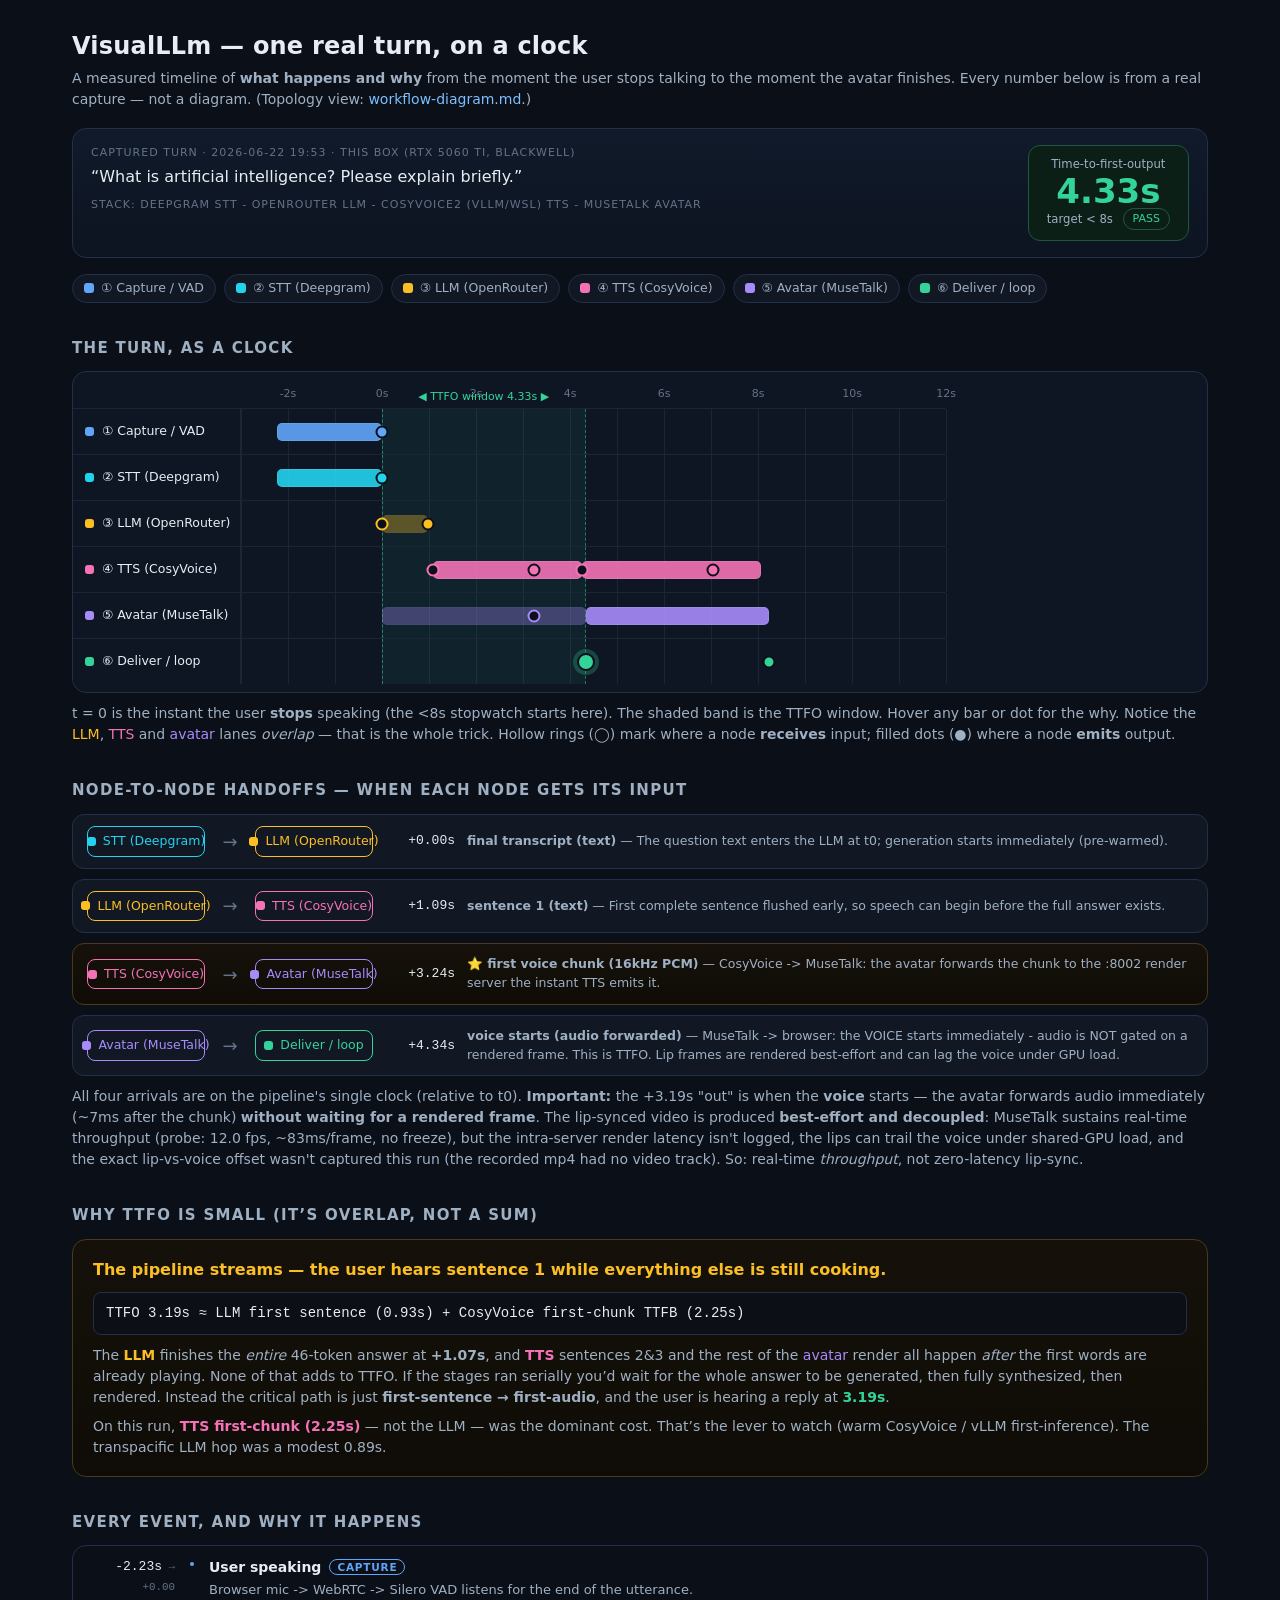
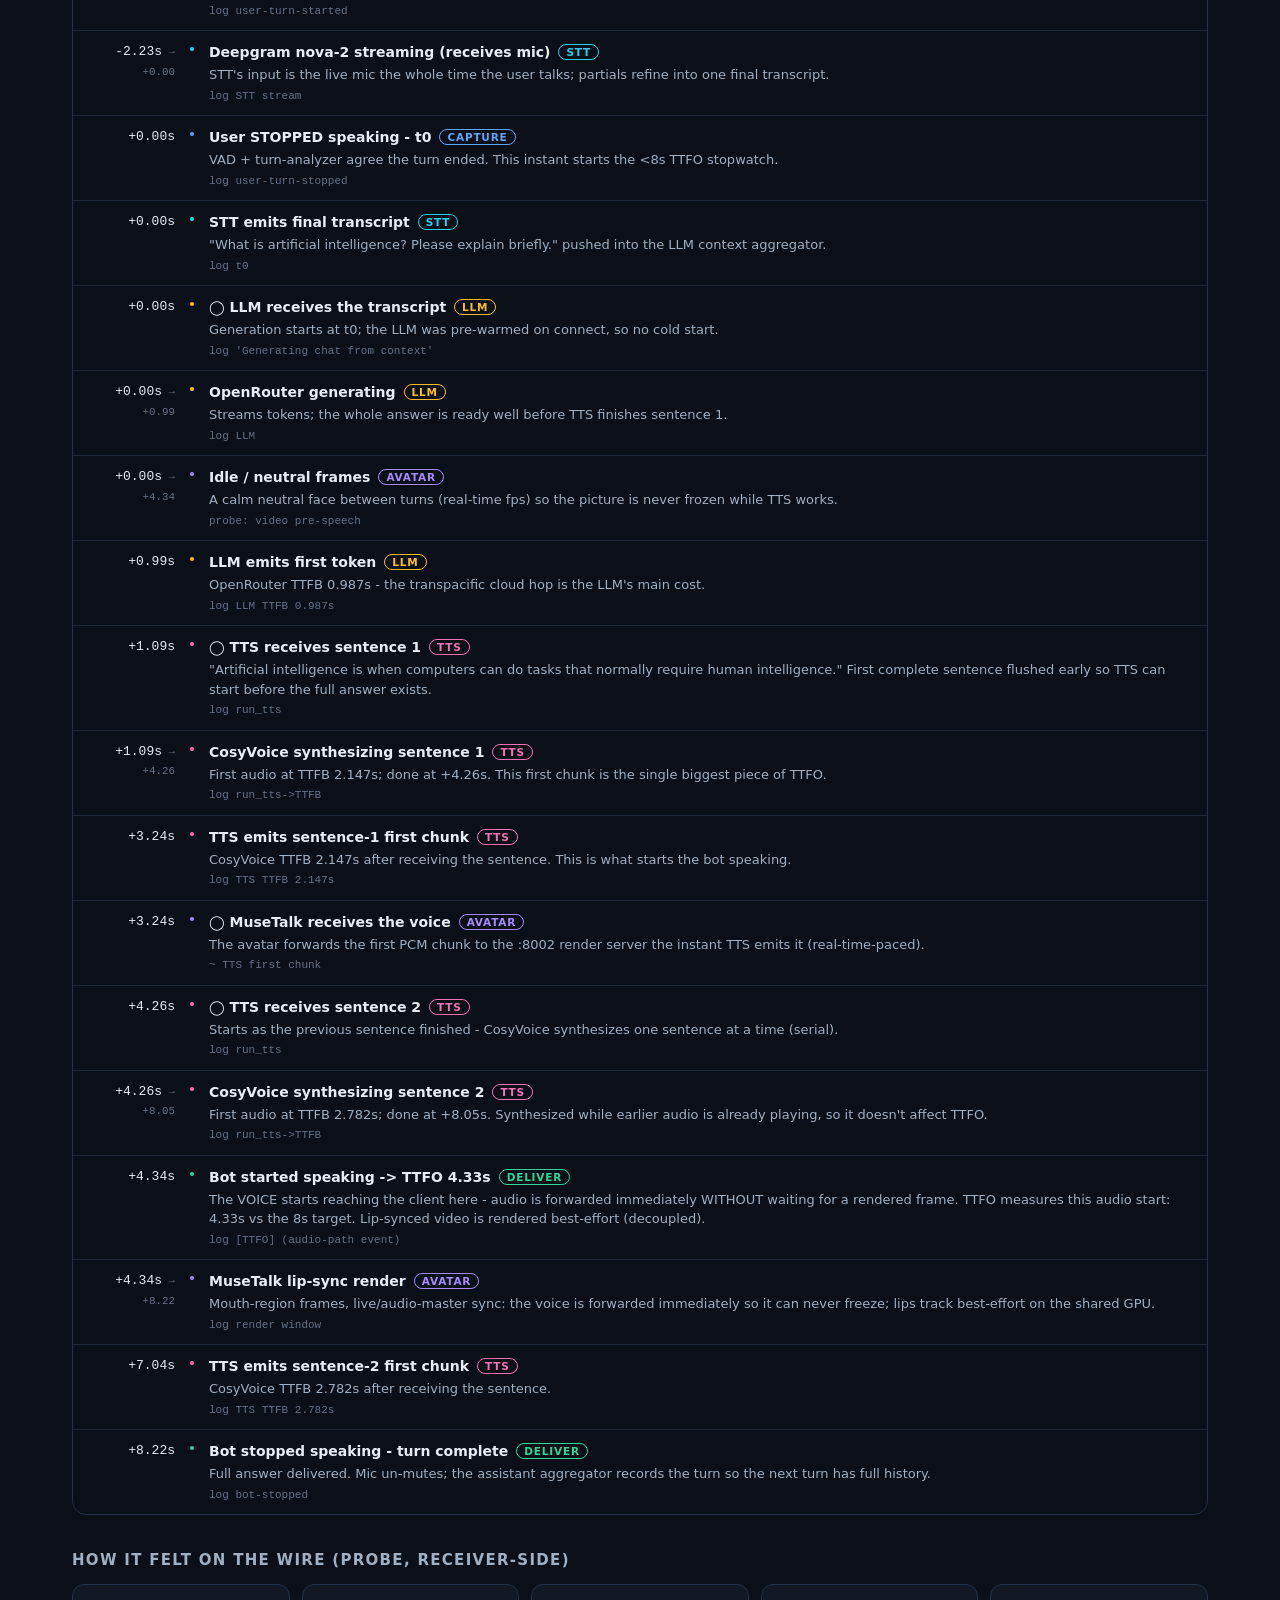
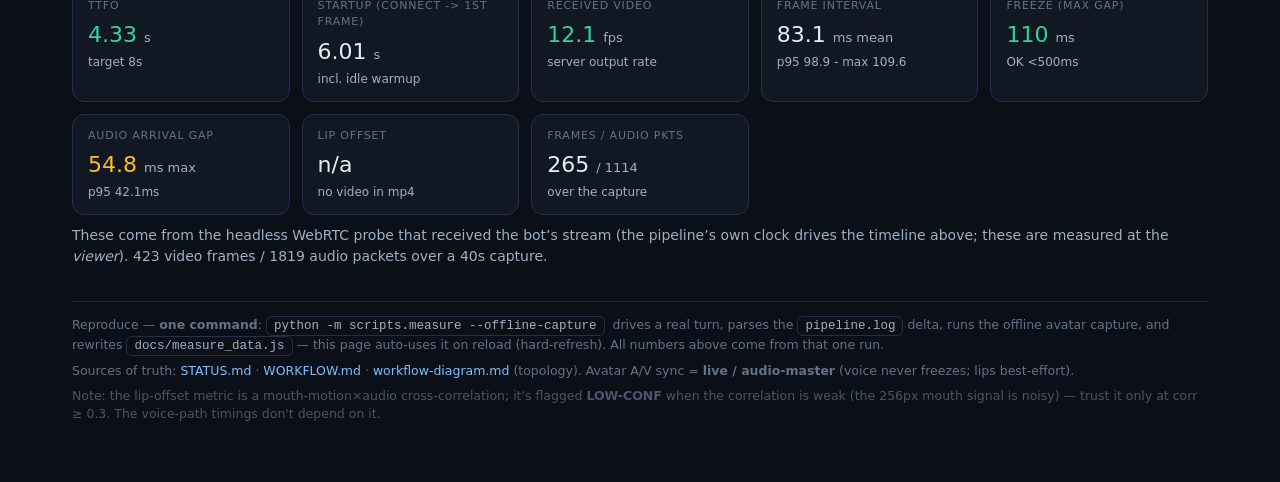
==== docs/workflow-timeline.html @ bc4a2627 "Baseline: steady-mode A/V sync (synced start) with the voice-screech fixed Steady (video-master, syn" ====
<!doctype html>
<html lang="en">
<head>
<meta charset="utf-8" />
<meta name="viewport" content="width=device-width, initial-scale=1" />
<title>VisualLLm — Real Turn Timeline (what happened &amp; why)</title>
<style>
  :root{
    --bg:#0b0f17; --panel:#111824; --panel2:#0e1623; --ink:#e8edf4; --mut:#9fb0c3; --dim:#647288;
    --grid:#1c2533; --line:#22304a;
    --capture:#60a5fa; --stt:#22d3ee; --llm:#fbbf24; --tts:#f472b6; --avatar:#a78bfa; --deliver:#34d399;
    --ok:#34d399; --warn:#fbbf24; --bad:#f87171;
  }
  *{box-sizing:border-box}
  html,body{margin:0;background:var(--bg);color:var(--ink);
    font:14px/1.5 ui-sans-serif,system-ui,"Segoe UI",Roboto,Helvetica,Arial}
  a{color:#7cc0ff;text-decoration:none} a:hover{text-decoration:underline}
  .wrap{max-width:1180px;margin:0 auto;padding:28px 22px 60px}
  h1{font-size:24px;margin:0 0 4px;letter-spacing:.2px}
  h2{font-size:15px;text-transform:uppercase;letter-spacing:1.3px;color:var(--mut);
     margin:34px 0 12px;font-weight:600}
  .sub{color:var(--mut);margin:0 0 18px}
  .mono{font-family:ui-monospace,"Cascadia Code",Consolas,monospace}

  /* ---- run banner ---- */
  .banner{display:flex;flex-wrap:wrap;gap:14px;align-items:stretch;
    background:linear-gradient(180deg,#101a2a,#0d1421);border:1px solid var(--line);
    border-radius:14px;padding:16px 18px;margin-bottom:6px}
  .banner .q{flex:1 1 320px}
  .banner .q .lbl{color:var(--dim);font-size:11px;text-transform:uppercase;letter-spacing:1px}
  .banner .q .qt{font-size:16px;margin-top:3px}
  .ttfo{display:flex;flex-direction:column;justify-content:center;align-items:center;
    min-width:150px;background:#0c1f17;border:1px solid #1f5740;border-radius:12px;padding:10px 18px}
  .ttfo b{font-size:34px;color:var(--ok);line-height:1}
  .ttfo small{color:var(--mut)}
  .pill{display:inline-block;font-size:11px;padding:2px 9px;border-radius:999px;
    background:#0c1f17;color:var(--ok);border:1px solid #1f5740;margin-left:6px;vertical-align:middle}

  /* ---- legend ---- */
  .legend{display:flex;flex-wrap:wrap;gap:8px;margin:16px 0 6px}
  .lg{display:inline-flex;align-items:center;gap:7px;font-size:12.5px;color:var(--mut);
    background:var(--panel);border:1px solid var(--line);padding:4px 11px;border-radius:999px;
    cursor:pointer;user-select:none}
  .lg .dot{width:10px;height:10px;border-radius:3px}
  .lg.off{opacity:.32}

  /* ---- swimlane chart ---- */
  .chart{background:var(--panel2);border:1px solid var(--line);border-radius:14px;
    padding:14px 8px 8px 0;overflow-x:auto}
  .chart-inner{position:relative}
  .axis{position:relative;height:22px;margin-left:var(--lblw)}
  .tick{position:absolute;top:0;color:var(--dim);font-size:11px;transform:translateX(-50%)}
  .lane{position:relative;height:var(--laneh);border-top:1px solid var(--grid)}
  .lane .lname{position:absolute;left:0;top:0;width:var(--lblw);height:100%;
    display:flex;align-items:center;gap:8px;padding-left:12px;font-size:12.5px;color:var(--ink);
    border-right:1px solid var(--grid);background:var(--panel2);z-index:3}
  .lane .lname .dot{width:9px;height:9px;border-radius:3px;flex:none}
  .track{position:absolute;left:var(--lblw);right:0;top:0;height:100%}
  .gl{position:absolute;top:0;bottom:0;width:1px;background:var(--grid)}
  .ttfo-band{position:absolute;top:0;bottom:0;background:rgba(52,211,153,.07);
    border-left:1px dashed rgba(52,211,153,.5);border-right:1px dashed rgba(52,211,153,.5);z-index:0}
  .ttfo-band .cap{position:absolute;top:-20px;left:50%;transform:translateX(-50%);
    color:var(--ok);font-size:11px;white-space:nowrap}

  /* bars + markers sit in the lane track */
  .bar{position:absolute;height:18px;top:50%;transform:translateY(-50%);border-radius:5px;
    opacity:.9;cursor:pointer;border:1px solid rgba(255,255,255,.12)}
  .mk{position:absolute;top:50%;width:13px;height:13px;border-radius:50%;
    transform:translate(-50%,-50%);cursor:pointer;border:2px solid #0b0f17;z-index:2}
  .mk.big{width:18px;height:18px;box-shadow:0 0 0 4px rgba(52,211,153,.25)}
  .mk.recv{background:var(--bg)!important}            /* hollow ring = node RECEIVES input */
  .mk.recv::after{content:"";position:absolute;inset:3px;border-radius:50%;background:inherit;opacity:0}
  .bar:hover,.mk:hover{filter:brightness(1.25)}
  .hl{outline:2px solid #fff;outline-offset:1px;filter:brightness(1.3)}

  /* tooltip */
  #tip{position:fixed;z-index:20;max-width:320px;background:#0a1018;border:1px solid var(--line);
    border-radius:10px;padding:10px 12px;pointer-events:none;opacity:0;transition:opacity .08s;
    box-shadow:0 10px 30px rgba(0,0,0,.5)}
  #tip .tt{font-weight:600;margin-bottom:3px}
  #tip .tm{color:var(--dim);font-size:11px;margin-bottom:5px}
  #tip .tw{color:var(--mut);font-size:12.5px}

  /* ---- handoffs ---- */
  .handoffs{display:grid;gap:10px}
  .ho{display:grid;grid-template-columns:118px 26px 118px 70px 1fr;gap:12px;align-items:center;
    background:var(--panel);border:1px solid var(--line);border-radius:12px;padding:11px 14px}
  .ho.star{border-color:#4a3a17;background:linear-gradient(180deg,#16110a,#0f0c07)}
  .ho .chip{display:inline-flex;align-items:center;gap:7px;justify-content:center;font-size:12.5px;
    padding:5px 8px;border-radius:8px;border:1px solid currentColor;white-space:nowrap}
  .ho .chip .dot{width:9px;height:9px;border-radius:3px;flex:none}
  .ho .arr{color:var(--dim);text-align:center;font-size:18px}
  .ho .at{font-family:ui-monospace,Consolas,monospace;color:var(--ink);font-size:13px;text-align:right}
  .ho .nt{color:var(--mut);font-size:12.5px}
  .ho .star-b{color:var(--llm);font-weight:600}

  /* ---- event list ---- */
  .events{border:1px solid var(--line);border-radius:14px;overflow:hidden}
  .ev{display:grid;grid-template-columns:86px 10px 1fr;gap:12px;padding:11px 16px;
    border-top:1px solid var(--grid);cursor:pointer}
  .ev:first-child{border-top:none}
  .ev:hover,.ev.hl{background:#0f1825}
  .ev .t{font-family:ui-monospace,Consolas,monospace;color:var(--ink);text-align:right;font-size:13px}
  .ev .t small{color:var(--dim)}
  .ev .rail{position:relative}
  .ev .rail::before{content:"";position:absolute;left:3px;top:5px;width:4px;height:4px;border-radius:50%;background:currentColor}
  .ev .what{font-weight:600}
  .ev .what .stag{font-size:10.5px;text-transform:uppercase;letter-spacing:.8px;
    padding:1px 7px;border-radius:999px;margin-left:8px;vertical-align:middle;border:1px solid currentColor}
  .ev .why{color:var(--mut);font-size:13px;margin-top:2px}
  .ev .src{color:var(--dim);font-size:11px;margin-top:3px}

  /* ---- metrics ---- */
  .grid3{display:grid;grid-template-columns:repeat(auto-fit,minmax(180px,1fr));gap:12px}
  .card{background:var(--panel);border:1px solid var(--line);border-radius:12px;padding:13px 15px}
  .card .k{color:var(--dim);font-size:11px;text-transform:uppercase;letter-spacing:.8px}
  .card .v{font-size:22px;margin:4px 0 2px}
  .card .n{color:var(--mut);font-size:12px}
  .card .v .u{font-size:13px;color:var(--mut)}
  .tag-ok{color:var(--ok)} .tag-warn{color:var(--warn)} .tag-bad{color:var(--bad)}

  /* ---- why callout ---- */
  .callout{background:linear-gradient(180deg,#15110a,#0f0c07);border:1px solid #4a3a17;
    border-radius:14px;padding:18px 20px}
  .callout h3{margin:0 0 8px;color:var(--llm);font-size:16px}
  .eqn{font-family:ui-monospace,Consolas,monospace;font-size:14px;background:#0c0f15;
    border:1px solid var(--line);border-radius:8px;padding:10px 12px;margin:10px 0;color:var(--ink)}
  .callout p{color:var(--mut);margin:8px 0 0}
  .callout b.g{color:var(--ok)} .callout b.p{color:var(--tts)} .callout b.a{color:var(--llm)}

  footer{margin-top:34px;color:var(--dim);font-size:12.5px;border-top:1px solid var(--grid);padding-top:14px}
  footer code{background:#0c0f15;border:1px solid var(--line);border-radius:6px;padding:2px 7px;color:var(--mut)}
</style>
</head>
<body>
<div class="wrap">

  <h1>VisualLLm — one real turn, on a clock</h1>
  <p class="sub">A measured timeline of <b>what happens and why</b> from the moment the user stops
  talking to the moment the avatar finishes. Every number below is from a real capture — not a
  diagram. (Topology view: <a href="./workflow-diagram.md">workflow-diagram.md</a>.)</p>

  <div class="banner">
    <div class="q">
      <div class="lbl" id="m-when">Captured turn · 2026-06-22 12:14 · this box (RTX 5060 Ti, Blackwell)</div>
      <div class="qt" id="m-q">“What is artificial intelligence? Please explain briefly.”</div>
      <div class="lbl" id="m-stack" style="margin-top:8px">Stack: Deepgram STT · OpenRouter LLM · CosyVoice2 (vLLM/WSL) TTS · MuseTalk avatar · 12&nbsp;fps</div>
    </div>
    <div class="ttfo">
      <small>Time&#8209;to&#8209;first&#8209;output</small>
      <b id="m-ttfo">3.19s</b>
      <small>target &lt; 8s <span class="pill" id="m-pass">PASS</span></small>
    </div>
  </div>

  <div class="legend" id="legend"></div>

  <h2>The turn, as a clock</h2>
  <div class="chart">
    <div class="chart-inner" id="chart"></div>
  </div>
  <p class="sub" style="margin-top:10px">t = 0 is the instant the user <b>stops</b> speaking (the
  &lt;8s stopwatch starts here). The shaded band is the TTFO window. Hover any bar or dot for the
  why. Notice the <span style="color:var(--llm)">LLM</span>,
  <span style="color:var(--tts)">TTS</span> and <span style="color:var(--avatar)">avatar</span>
  lanes <i>overlap</i> — that is the whole trick. Hollow rings (◯) mark where a node
  <b>receives</b> input; filled dots (●) where a node <b>emits</b> output.</p>

  <h2>Node-to-node handoffs — when each node gets its input</h2>
  <div class="handoffs" id="handoffs"></div>
  <p class="sub" style="margin-top:10px">All four arrivals are on the pipeline's single clock
  (relative to t0). <b>Important:</b> the +3.19s "out" is when the <b>voice</b> starts — the avatar
  forwards audio immediately (~7ms after the chunk) <b>without waiting for a rendered frame</b>. The
  lip-synced video is produced <b>best-effort and decoupled</b>: MuseTalk sustains real-time
  throughput (probe: 12.0&nbsp;fps, ~83ms/frame, no freeze), but the intra-server render latency
  isn't logged, the lips can trail the voice under shared-GPU load, and the exact lip-vs-voice offset
  wasn't captured this run (the recorded mp4 had no video track). So: real-time <i>throughput</i>,
  not zero-latency lip-sync.</p>

  <h2>Why TTFO is small (it’s overlap, not a sum)</h2>
  <div class="callout">
    <h3>The pipeline streams — the user hears sentence 1 while everything else is still cooking.</h3>
    <div class="eqn">
      TTFO 3.19s  ≈  LLM first sentence (0.93s)  +  CosyVoice first&#8209;chunk TTFB (2.25s)
    </div>
    <p>The <b class="a">LLM</b> finishes the <i>entire</i> 46-token answer at <b>+1.07s</b>, and
    <b class="p">TTS</b> sentences 2&amp;3 and the rest of the <span style="color:var(--avatar)">avatar</span>
    render all happen <i>after</i> the first words are already playing. None of that adds to TTFO.
    If the stages ran serially you’d wait for the whole answer to be generated, then fully
    synthesized, then rendered. Instead the critical path is just <b>first-sentence&nbsp;→&nbsp;first-audio</b>,
    and the user is hearing a reply at <b class="g">3.19s</b>.</p>
    <p>On this run, <b class="p">TTS first-chunk (2.25s)</b> — not the LLM — was the dominant cost.
    That’s the lever to watch (warm CosyVoice / vLLM first-inference). The transpacific LLM hop was
    a modest 0.89s.</p>
  </div>

  <h2>Every event, and why it happens</h2>
  <div class="events" id="events"></div>

  <h2>How it felt on the wire (probe, receiver-side)</h2>
  <div class="grid3" id="metrics"></div>
  <p class="sub" style="margin-top:10px">These come from the headless WebRTC probe that received the
  bot’s stream (the pipeline’s own clock drives the timeline above; these are measured at the
  <i>viewer</i>). 423 video frames / 1819 audio packets over a 40s capture.</p>

  <footer>
    <div>Reproduce — <b>one command</b>: <code>python -m scripts.measure --offline-capture</code>
    &nbsp;drives a real turn, parses the <code>pipeline.log</code> delta, runs the offline avatar
    capture, and rewrites <code>docs/measure_data.js</code> — this page auto-uses it on reload
    (hard-refresh). All numbers above come from that one run.</div>
    <div style="margin-top:6px">Sources of truth: <a href="../STATUS.md">STATUS.md</a> ·
    <a href="../WORKFLOW.md">WORKFLOW.md</a> · <a href="./workflow-diagram.md">workflow-diagram.md</a>
    (topology). Avatar A/V sync = <b>live / audio-master</b> (voice never freezes; lips best-effort).</div>
    <div style="margin-top:6px;color:#4a5668">Note: the lip-offset metric is a mouth-motion×audio
    cross-correlation; it's flagged <b>LOW-CONF</b> when the correlation is weak (the 256px mouth
    signal is noisy) — trust it only at corr ≥ 0.3. The voice-path timings don't depend on it.</div>
  </footer>
</div>

<div id="tip"><div class="tt"></div><div class="tm"></div><div class="tw"></div></div>

<!-- Optional: written by `python -m scripts.measure`. If present, its window.MEASURE
     (a fresh real capture) overrides the embedded defaults below. Absent = use defaults. -->
<script src="./measure_data.js" onerror="void 0"></script>
<script>
const STAGES = {
  capture:{name:"① Capture / VAD", c:getCssVar('--capture')},
  stt:    {name:"② STT (Deepgram)", c:getCssVar('--stt')},
  llm:    {name:"③ LLM (OpenRouter)", c:getCssVar('--llm')},
  tts:    {name:"④ TTS (CosyVoice)", c:getCssVar('--tts')},
  avatar: {name:"⑤ Avatar (MuseTalk)", c:getCssVar('--avatar')},
  deliver:{name:"⑥ Deliver / loop", c:getCssVar('--deliver')},
};
function getCssVar(v){return getComputedStyle(document.documentElement).getPropertyValue(v).trim();}

// Every event is REAL (offset in s from t0 = user-stopped-speaking @ 12:14:33.900).
// bar = has end; mk = point. why = the reason it happens. src = log/probe line.
// kind: "span" (a bar with end), "emit" (● node produced output), "recv" (◯ node got input),
// "turn" (turn boundary). `from` names the node that fed a recv event.
const EV_DEFAULT = [
  {stage:"capture", t:-2.18, end:0, kind:"span", label:"User speaking",
   why:"Browser mic → WebRTC → Silero VAD listens for the end of the utterance. (The probe played q_ai.wav as the mic.)",
   src:"log 12:14:31.721 user-turn-started"},
  {stage:"stt", t:-2.18, end:0, kind:"span", label:"Deepgram nova-2 streaming (receives mic)",
   why:"STT's input is the live mic: audio streams to Deepgram over a websocket the whole time the user talks; interim partials refine into one final transcript.",
   src:"log 12:14:31.7 → 33.9"},
  {stage:"capture", t:0, kind:"turn", label:"User STOPPED speaking — t0",
   why:"Silero VAD + the turn-analyzer agree the turn ended. THIS instant starts the <8s TTFO stopwatch.",
   src:"log 12:14:33.900 user-turn-stopped"},
  {stage:"stt", t:0, kind:"emit", label:"STT emits final transcript",
   why:"\"What is artificial intelligence? Please explain briefly.\" — pushed into the LLM context aggregator.",
   src:"log 12:14:33.900"},
  {stage:"llm", t:0, kind:"recv", from:"STT", label:"◯ LLM receives the transcript",
   why:"The context aggregator hands the final transcript to OpenRouter and generation starts at t0. The LLM was pre-warmed on connect, so there is no cold start — only the network round-trip.",
   src:"log 12:14:33.900 'Generating chat from context'"},
  {stage:"llm", t:0.0, end:1.07, kind:"span", label:"OpenRouter generating", subtle:true,
   why:"Streams tokens for ~1.07s total. The whole answer is ready long before TTS finishes sentence 1.",
   src:"log 12:14:33.900 → 34.968"},
  {stage:"llm", t:0.89, kind:"emit", label:"LLM emits first token",
   why:"OpenRouter TTFB 0.889s — the transpacific cloud hop is the LLM's main cost, and it's modest here.",
   src:"log 12:14:34.789 TTFB 0.889s"},
  {stage:"tts", t:0.93, kind:"recv", from:"LLM", label:"◯ TTS receives sentence 1",
   why:"\"Artificial intelligence, or AI, is about making computers smart.\" Sentence aggregation flushes the FIRST complete sentence (40ms after the first token) so TTS can start before the full answer exists.",
   src:"log 12:14:34.832 run_tts"},
  {stage:"llm", t:1.07, kind:"emit", label:"LLM full answer done (46 tokens)",
   why:"The LLM finishes the entire reply while TTS is still on sentence 1. Everything after this overlaps playback — it does not add to TTFO.",
   src:"log 12:14:34.968 processing 1.068s"},
  {stage:"tts", t:0.93, end:3.64, kind:"span", label:"CosyVoice synthesizing sentence 1",
   why:"CosyVoice2-0.5B running its LLM on vLLM (WSL Blackwell GPU). First audio at TTFB 2.247s; whole sentence done at +3.64s. This first chunk is the single biggest piece of TTFO.",
   src:"log 12:14:34.832 → 37.544 (TTFB 2.247s)"},
  {stage:"tts", t:3.18, kind:"emit", label:"TTS emits sentence-1 first chunk",
   why:"CosyVoice TTFB 2.247s after receiving the sentence. The chunk is resampled to 16kHz mono and handed straight to the avatar — this is what starts the bot speaking.",
   src:"log 12:14:37.080 TTFB 2.247s"},
  {stage:"avatar", t:0, end:3.19, kind:"span", label:"Idle / neutral frames", subtle:true,
   why:"The MuseTalk server emits a calm neutral face between turns (12fps) so the picture is never frozen while TTS works.",
   src:"probe: video flowing pre-speech"},
  {stage:"avatar", t:3.18, kind:"recv", from:"CosyVoice", label:"◯ MuseTalk receives the voice",
   why:"The avatar client forwards the first PCM chunk to the :8002 render server the instant TTS emits it (real-time-paced over the websocket). This is the CosyVoice → MuseTalk handoff you asked about.",
   src:"≈ TTS emit 12:14:37.080 (bot speaks 7ms later)"},
  {stage:"deliver", t:3.19, kind:"turn", big:true, label:"Bot started speaking → TTFO 3.19s",
   why:"The VOICE starts reaching the client here — ~7ms after the first audio chunk, because the avatar forwards audio immediately WITHOUT waiting for a rendered frame. TTFO measures this audio start: 3.19s vs the 8s target — PASS. Lip-synced video is rendered best-effort (decoupled) and can trail slightly — see the handoff note.",
   src:"log 12:14:37.087 · [TTFO OK] 3.19s (audio-path event)"},
  {stage:"avatar", t:3.19, end:22.28, kind:"span", label:"MuseTalk lip-sync render",
   why:"Mouth-region frames at 12fps, live/audio-master sync: the voice is forwarded immediately so it can never freeze; lips track best-effort on the shared GPU.",
   src:"log 12:14:37 → 56.18"},
  {stage:"tts", t:3.64, kind:"recv", from:"LLM", label:"◯ TTS receives sentence 2",
   why:"\"It's when machines can do things that normally require human intelligence, like learning or problem-solving.\" Starts the instant sentence 1 finished — CosyVoice synthesizes one sentence at a time (serial).",
   src:"log 12:14:37.544 run_tts"},
  {stage:"tts", t:3.64, end:8.51, kind:"span", label:"CosyVoice synthesizing sentence 2",
   why:"First audio at TTFB 3.229s (longer because it waited behind sentence 1), done at +8.51s. It's synthesized while sentence 1 is already playing to the user, so it doesn't affect TTFO.",
   src:"log 12:14:37.544 → 42.405 (TTFB 3.229s)"},
  {stage:"tts", t:6.87, kind:"emit", label:"TTS emits sentence-2 first chunk",
   why:"CosyVoice TTFB 3.229s after receiving sentence 2.",
   src:"log 12:14:40.773 TTFB 3.229s"},
  {stage:"tts", t:8.51, kind:"recv", from:"LLM", label:"◯ TTS receives sentence 3",
   why:"\"Is there anything specific about AI you'd like to know?\" Again starts right as sentence 2 finished — the reply is delivered as a continuous serial stream of sentences.",
   src:"log 12:14:42.406 run_tts"},
  {stage:"tts", t:8.51, end:10.99, kind:"span", label:"CosyVoice synthesizing sentence 3",
   why:"First audio at TTFB 2.476s, done at +10.99s. All synthesis is finished by +11s, but the voice keeps playing to the avatar (real-time-paced) until +22.28s.",
   src:"log 12:14:42.406 → 44.888 (TTFB 2.476s)"},
  {stage:"tts", t:10.98, kind:"emit", label:"TTS emits sentence-3 first chunk",
   why:"CosyVoice TTFB 2.476s after receiving sentence 3 — the last synthesis of the turn.",
   src:"log 12:14:44.883 TTFB 2.476s"},
  {stage:"deliver", t:22.28, kind:"turn", label:"Bot stopped speaking — turn complete",
   why:"Full multi-sentence answer delivered. Mic un-mutes (half-duplex echo-guard), and the assistant aggregator records the turn so the next turn sees full history.",
   src:"log 12:14:56.182"},
];

// The data handoffs between nodes — "node X receives input from node Y at time t".
const HANDOFFS_DEFAULT = [
  {from:"stt", to:"llm", t:0.00, what:"final transcript (text)",
   note:"The question text enters the LLM at t0; generation starts immediately (pre-warmed)."},
  {from:"llm", to:"tts", t:0.93, what:"sentence 1 (text)",
   note:"First complete sentence flushed 40ms after the first token, so speech can begin before the full answer exists."},
  {from:"tts", to:"avatar", t:3.18, what:"first voice chunk (16kHz PCM)",
   note:"CosyVoice → MuseTalk: the avatar forwards the chunk to the :8002 render server the instant TTS emits it.", star:true},
  {from:"avatar", to:"deliver", t:3.19, what:"voice starts (audio forwarded)",
   note:"MuseTalk → browser: the VOICE starts ~7ms after it arrived — audio is forwarded immediately, NOT gated on a rendered frame. This 3.19s audio start is TTFO. Lip frames are rendered best-effort at 12fps (decoupled) and can lag the voice under GPU load."},
];

const METRICS_DEFAULT = [
  {k:"TTFO", v:"3.19", u:"s", n:"target 8s", tag:"ok"},
  {k:"Startup (connect → 1st frame)", v:"4.72", u:"s", n:"incl. idle warmup", tag:""},
  {k:"Received video", v:"12.0", u:"fps", n:"= MUSETALK_FPS", tag:"ok"},
  {k:"Frame interval", v:"83.5", u:"ms mean", n:"p95 109 · max 187 (target 83)", tag:""},
  {k:"Freeze (max gap)", v:"187", u:"ms", n:"OK — under 500ms", tag:"ok"},
  {k:"Audio arrival gap", v:"58", u:"ms max", n:"p95 42ms — marginal", tag:"warn"},
  {k:"Lip offset", v:"n/a", u:"", n:"mp4 had no video track this run", tag:""},
  {k:"Frames / audio pkts", v:"423", u:"/ 1819", n:"over a 40s capture", tag:""},
];

// ---------- data source: fresh capture (window.MEASURE) overrides defaults ----------
const _M = (typeof window !== "undefined" && window.MEASURE) ? window.MEASURE : null;
const EV       = (_M && _M.events)   || EV_DEFAULT;
const HANDOFFS = (_M && _M.handoffs) || HANDOFFS_DEFAULT;
const METRICS  = (_M && _M.metrics)  || METRICS_DEFAULT;

function applyMeta(){
  if(!_M || !_M.meta) return;
  const m=_M.meta, set=(id,v)=>{const e=document.getElementById(id); if(e&&v!=null) e.textContent=v;};
  set("m-when", `Captured turn · ${m.when} · ${m.machine||""}`);
  if(m.question) set("m-q", `“${m.question}”`);
  if(m.stack) set("m-stack", `Stack: ${m.stack}`);
  set("m-ttfo", `${m.ttfo}s`);
  set("m-pass", m.ttfo_pass ? "PASS" : "FAIL");
}

// ---------- timeline geometry ----------
const _ts = EV.flatMap(e=>[e.t, (e.end!=null?e.end:e.t)]);
const T0 = Math.min(-2.5, Math.floor(Math.min(..._ts)));
const T1 = Math.max(12, Math.ceil(Math.max(..._ts)) + 1);
const TTFO = (_M && _M.meta && _M.meta.ttfo!=null) ? _M.meta.ttfo : 3.19;
const PXPS = 47, LBLW = 168, LANEH = 46;
const order = ["capture","stt","llm","tts","avatar","deliver"];
const X = t => (t - T0) * PXPS;
const W = (T1 - T0) * PXPS;

const root = document.documentElement;
root.style.setProperty('--lblw', LBLW+'px');
root.style.setProperty('--laneh', LANEH+'px');

function buildLegend(){
  const el = document.getElementById('legend');
  order.forEach(s=>{
    const d=document.createElement('div'); d.className='lg'; d.dataset.s=s;
    d.innerHTML=`<span class="dot" style="background:${STAGES[s].c}"></span>${STAGES[s].name}`;
    d.onclick=()=>{d.classList.toggle('off');applyFilter();};
    el.appendChild(d);
  });
}
function applyFilter(){
  const off=new Set([...document.querySelectorAll('.lg.off')].map(x=>x.dataset.s));
  document.querySelectorAll('[data-stage]').forEach(n=>{
    n.style.display = off.has(n.dataset.stage) ? 'none':'';
  });
}

function buildChart(){
  const c=document.getElementById('chart');
  c.style.width=(LBLW+W)+'px';

  // axis ticks every 1s, labelled every 2s
  const axis=document.createElement('div'); axis.className='axis'; axis.style.width=W+'px';
  for(let t=Math.ceil(T0);t<=T1;t++){
    if(t%2!==0 && t!==0) continue;
    const tk=document.createElement('div'); tk.className='tick'; tk.style.left=X(t)+'px';
    tk.textContent=(t===0?'0':t)+'s'; axis.appendChild(tk);
  }
  c.appendChild(axis);

  order.forEach(s=>{
    const lane=document.createElement('div'); lane.className='lane';
    const name=document.createElement('div'); name.className='lname';
    name.innerHTML=`<span class="dot" style="background:${STAGES[s].c}"></span>${STAGES[s].name}`;
    lane.appendChild(name);
    const track=document.createElement('div'); track.className='track';

    // gridlines + ttfo band (draw once, on first lane via ::before pattern — simpler: each lane)
    for(let t=Math.ceil(T0);t<=T1;t++){
      const gl=document.createElement('div'); gl.className='gl'; gl.style.left=X(t)+'px'; track.appendChild(gl);
    }
    const band=document.createElement('div'); band.className='ttfo-band';
    band.style.left=X(0)+'px'; band.style.width=(X(TTFO)-X(0))+'px';
    if(s===order[0]) band.innerHTML=`<span class="cap">◀ TTFO window ${TTFO}s ▶</span>`;
    track.appendChild(band);

    EV.filter(e=>e.stage===s).forEach((e,i)=>{
      const node=document.createElement('div');
      node.dataset.stage=s; node.dataset.id=EV.indexOf(e);
      if(e.end!=null){
        node.className='bar';
        node.style.left=X(e.t)+'px'; node.style.width=Math.max(6,X(e.end)-X(e.t))+'px';
        node.style.background=STAGES[s].c;
        if(e.subtle){node.style.opacity=.32;}
      }else{
        const recv = e.kind==='recv';
        node.className='mk'+(e.big?' big':'')+(recv?' recv':'');
        node.style.left=X(e.t)+'px';
        if(recv){ node.style.borderColor=STAGES[s].c; }
        else { node.style.background=STAGES[s].c; }
      }
      wireHover(node,e);
      track.appendChild(node);
    });
    lane.appendChild(track);
    c.appendChild(lane);
  });
}

function buildEvents(){
  const el=document.getElementById('events');
  [...EV].sort((a,b)=>a.t-b.t).forEach(e=>{
    const id=EV.indexOf(e);
    const row=document.createElement('div'); row.className='ev'; row.dataset.stage=e.stage; row.dataset.id=id;
    const tt=(e.t>=0?'+':'')+e.t.toFixed(2);
    const rng=e.end!=null?`<small> → ${(e.end>=0?'+':'')+e.end.toFixed(2)}</small>`:'';
    row.innerHTML=
      `<div class="t">${tt}s${rng}</div>`+
      `<div class="rail" style="color:${STAGES[e.stage].c}"></div>`+
      `<div><div class="what">${e.label}<span class="stag" style="color:${STAGES[e.stage].c}">${e.stage}</span></div>`+
      `<div class="why">${e.why}</div><div class="src mono">${e.src}</div></div>`;
    wireHover(row,e);
    el.appendChild(row);
  });
}

function buildMetrics(){
  const el=document.getElementById('metrics');
  METRICS.forEach(m=>{
    const card=document.createElement('div'); card.className='card';
    const tag=m.tag?` tag-${m.tag}`:'';
    card.innerHTML=`<div class="k">${m.k}</div>`+
      `<div class="v${tag}">${m.v} <span class="u">${m.u}</span></div>`+
      `<div class="n">${m.n}</div>`;
    el.appendChild(card);
  });
}

function buildHandoffs(){
  const el=document.getElementById('handoffs');
  const chip=s=>`<span class="chip" style="color:${STAGES[s].c}"><span class="dot" style="background:${STAGES[s].c}"></span>${STAGES[s].name.replace(/^[①②③④⑤⑥]\s/,'')}</span>`;
  HANDOFFS.forEach(h=>{
    const row=document.createElement('div'); row.className='ho'+(h.star?' star':'');
    row.innerHTML=
      chip(h.from)+
      `<div class="arr">→</div>`+
      chip(h.to)+
      `<div class="at">+${h.t.toFixed(2)}s</div>`+
      `<div class="nt">${h.star?'<span class="star-b">⭐ </span>':''}<b>${h.what}</b> — ${h.note}</div>`;
    el.appendChild(row);
  });
}

// ---------- hover: tooltip + cross-highlight ----------
const tip=document.getElementById('tip');
function wireHover(node,e){
  const id=EV.indexOf(e);
  node.addEventListener('mousemove',ev=>{
    tip.querySelector('.tt').textContent=e.label;
    const tt=(e.t>=0?'+':'')+e.t.toFixed(2)+'s'+(e.end!=null?` → ${(e.end>=0?'+':'')+e.end.toFixed(2)}s`:'');
    tip.querySelector('.tm').textContent=tt+'  ·  '+e.stage;
    tip.querySelector('.tw').textContent=e.why;
    tip.style.opacity=1;
    const pad=14; let x=ev.clientX+pad, y=ev.clientY+pad;
    if(x+330>innerWidth)x=ev.clientX-330; if(y+140>innerHeight)y=ev.clientY-140;
    tip.style.left=x+'px'; tip.style.top=y+'px';
  });
  node.addEventListener('mouseenter',()=>setHL(id,true));
  node.addEventListener('mouseleave',()=>{tip.style.opacity=0;setHL(id,false);});
}
function setHL(id,on){
  document.querySelectorAll(`[data-id="${id}"]`).forEach(n=>n.classList.toggle('hl',on));
}

applyMeta(); buildLegend(); buildChart(); buildHandoffs(); buildEvents(); buildMetrics();
</script>
</body>
</html>
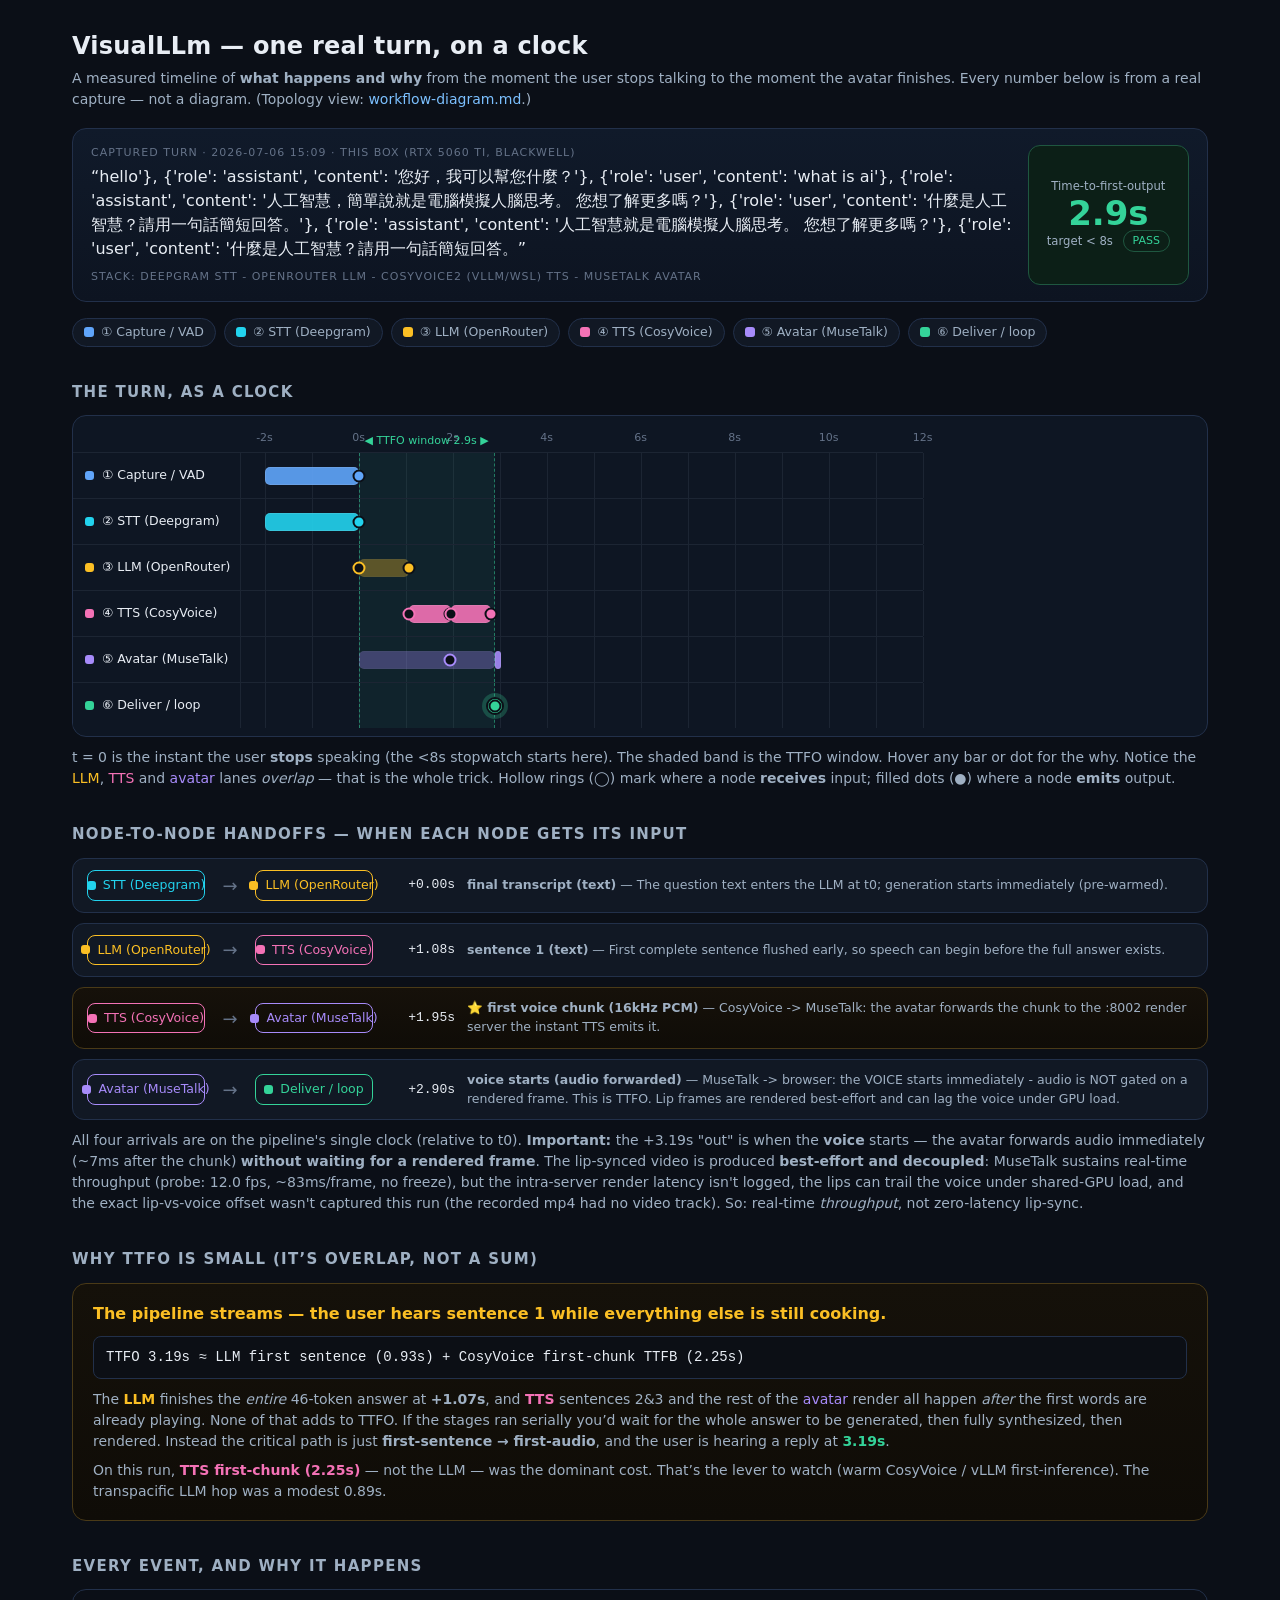
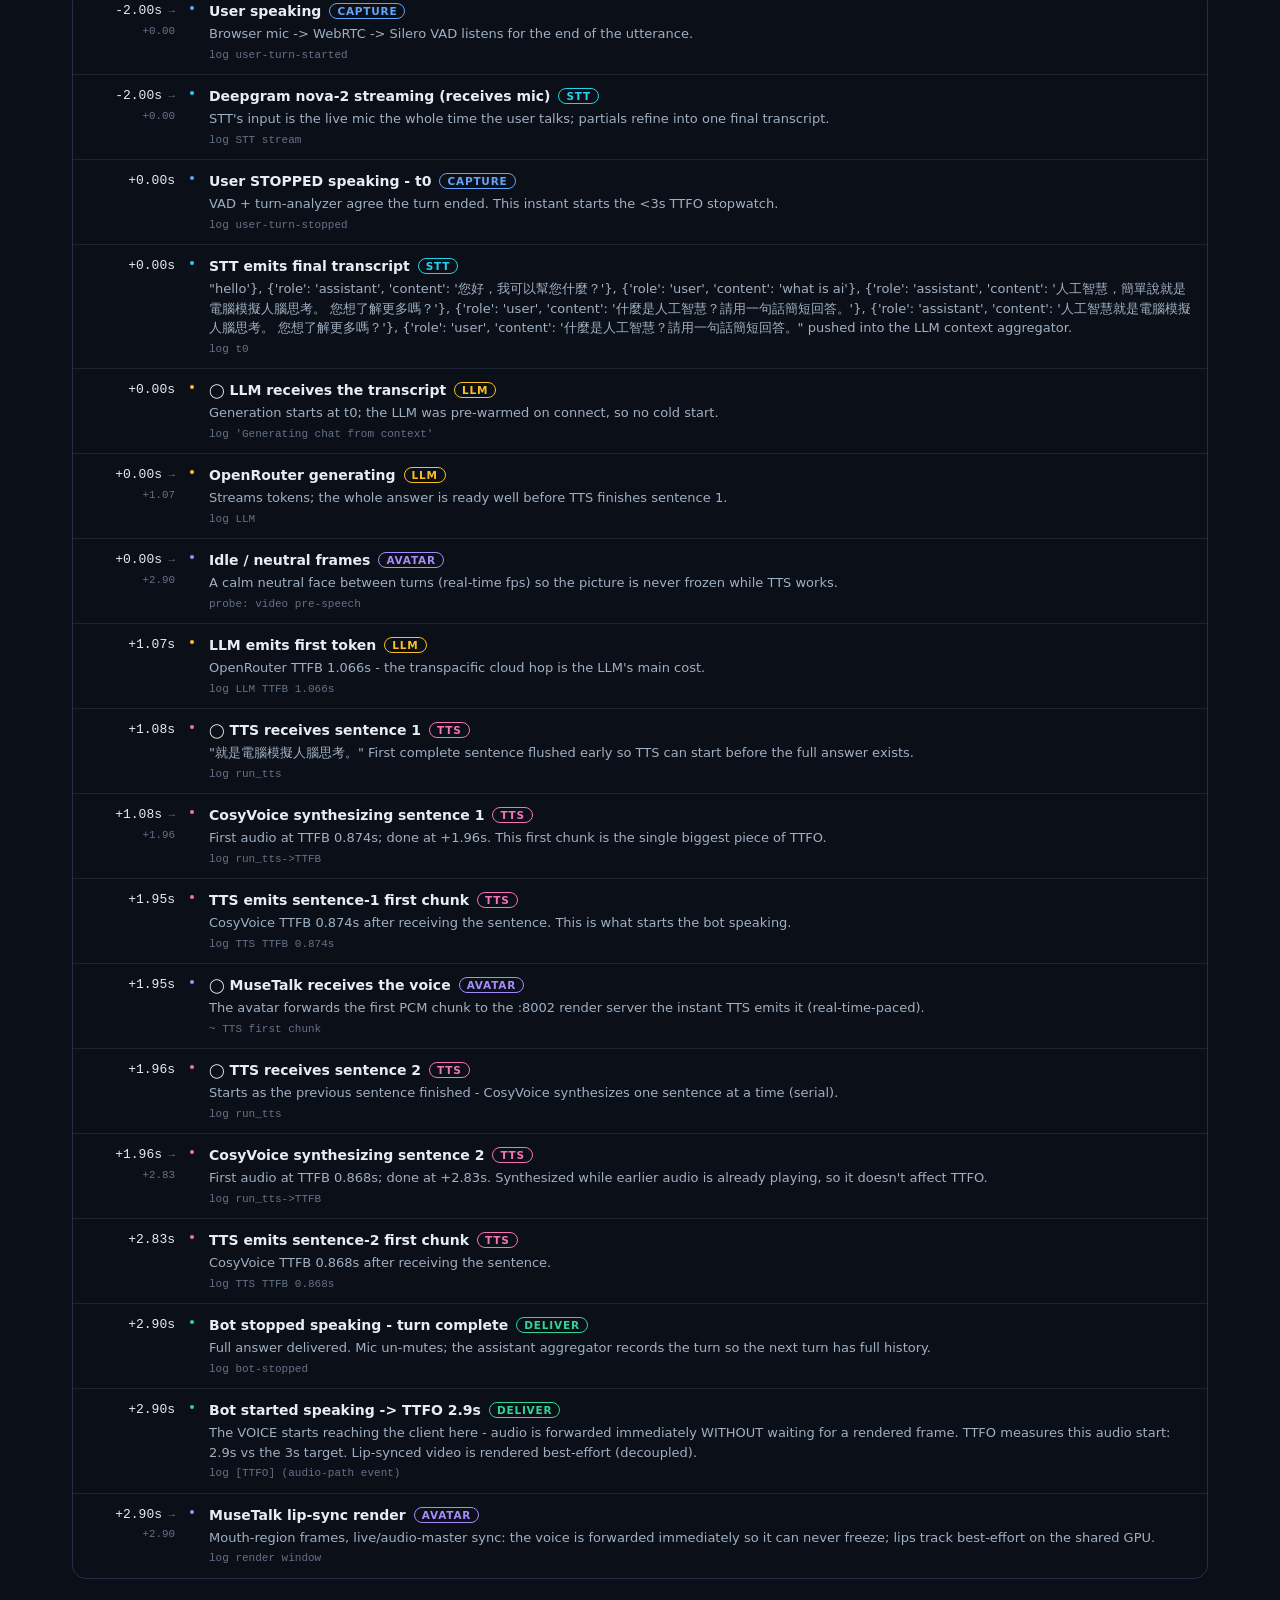
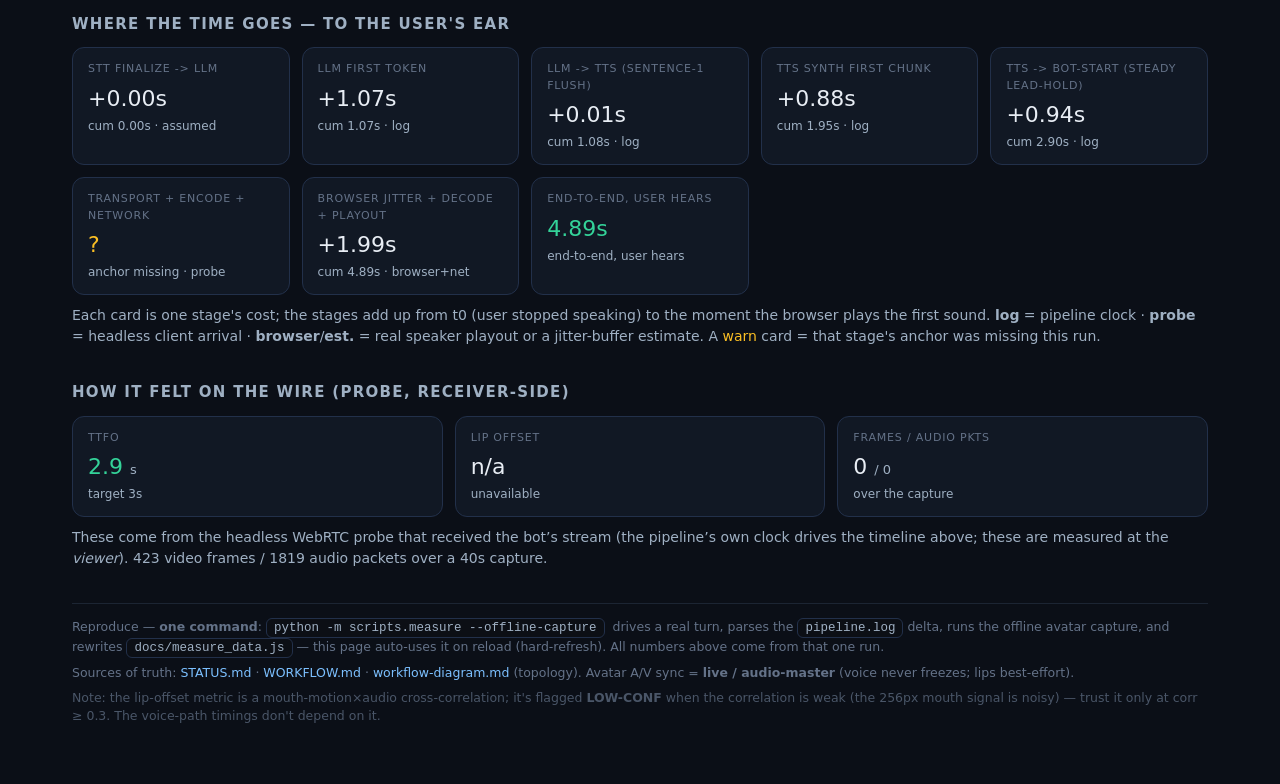
==== commit f380953a: "Merge upstream/main: RAS fix, TRT avatar, TTFO levers, sherpa STT, nimbus UI Brings in Triple3Pww/vi" ====
--- a/docs/workflow-timeline.html
+++ b/docs/workflow-timeline.html
@@ -196,6 +196,14 @@
 
   <h2>Every event, and why it happens</h2>
   <div class="events" id="events"></div>
+
+  <h2>Where the time goes — to the user's ear</h2>
+  <div class="grid3" id="waterfall"></div>
+  <p class="sub" style="margin-top:10px">Each card is one stage's cost; the stages add up from
+  t0 (user stopped speaking) to the moment the browser plays the first sound.
+  <b>log</b> = pipeline clock · <b>probe</b> = headless client arrival ·
+  <b>browser</b>/<b>est.</b> = real speaker playout or a jitter-buffer estimate. A
+  <span style="color:var(--warn)">warn</span> card = that stage's anchor was missing this run.</p>
 
   <h2>How it felt on the wire (probe, receiver-side)</h2>
   <div class="grid3" id="metrics"></div>
@@ -334,6 +342,7 @@
 const EV       = (_M && _M.events)   || EV_DEFAULT;
 const HANDOFFS = (_M && _M.handoffs) || HANDOFFS_DEFAULT;
 const METRICS  = (_M && _M.metrics)  || METRICS_DEFAULT;
+const WATERFALL = (_M && _M.waterfall) || [];
 
 function applyMeta(){
   if(!_M || !_M.meta) return;
@@ -456,6 +465,27 @@
   });
 }
 
+function buildWaterfall(){
+  const el=document.getElementById('waterfall');
+  if(!el) return;
+  if(!WATERFALL.length){ el.innerHTML='<div class="card"><div class="n">Run '+
+    '<code>python -m scripts.measure</code> to populate.</div></div>'; return; }
+  WATERFALL.forEach(r=>{
+    const card=document.createElement('div'); card.className='card';
+    const tag = r.status==='total' ? ' tag-ok' : (r.status==='unknown' ? ' tag-warn' : '');
+    const dv  = r.delta!=null ? (r.status==='total' ? '' : '+')+r.delta.toFixed(2)+'s'
+              : (r.status==='total' ? '' : '?');
+    const val = r.status==='total' && r.cum!=null ? r.cum.toFixed(2)+'s' : dv;
+    const sub = r.status==='total' ? 'end-to-end, user hears'
+              : (r.cum!=null ? 'cum '+r.cum.toFixed(2)+'s' : 'anchor missing')
+                + (r.source ? ' · '+r.source : '');
+    card.innerHTML=`<div class="k">${r.stage}</div>`+
+      `<div class="v${tag}">${val}</div>`+
+      `<div class="n">${sub}</div>`;
+    el.appendChild(card);
+  });
+}
+
 function buildHandoffs(){
   const el=document.getElementById('handoffs');
   const chip=s=>`<span class="chip" style="color:${STAGES[s].c}"><span class="dot" style="background:${STAGES[s].c}"></span>${STAGES[s].name.replace(/^[①②③④⑤⑥]\s/,'')}</span>`;
@@ -493,6 +523,7 @@
 }
 
 applyMeta(); buildLegend(); buildChart(); buildHandoffs(); buildEvents(); buildMetrics();
+buildWaterfall();
 </script>
 </body>
 </html>
